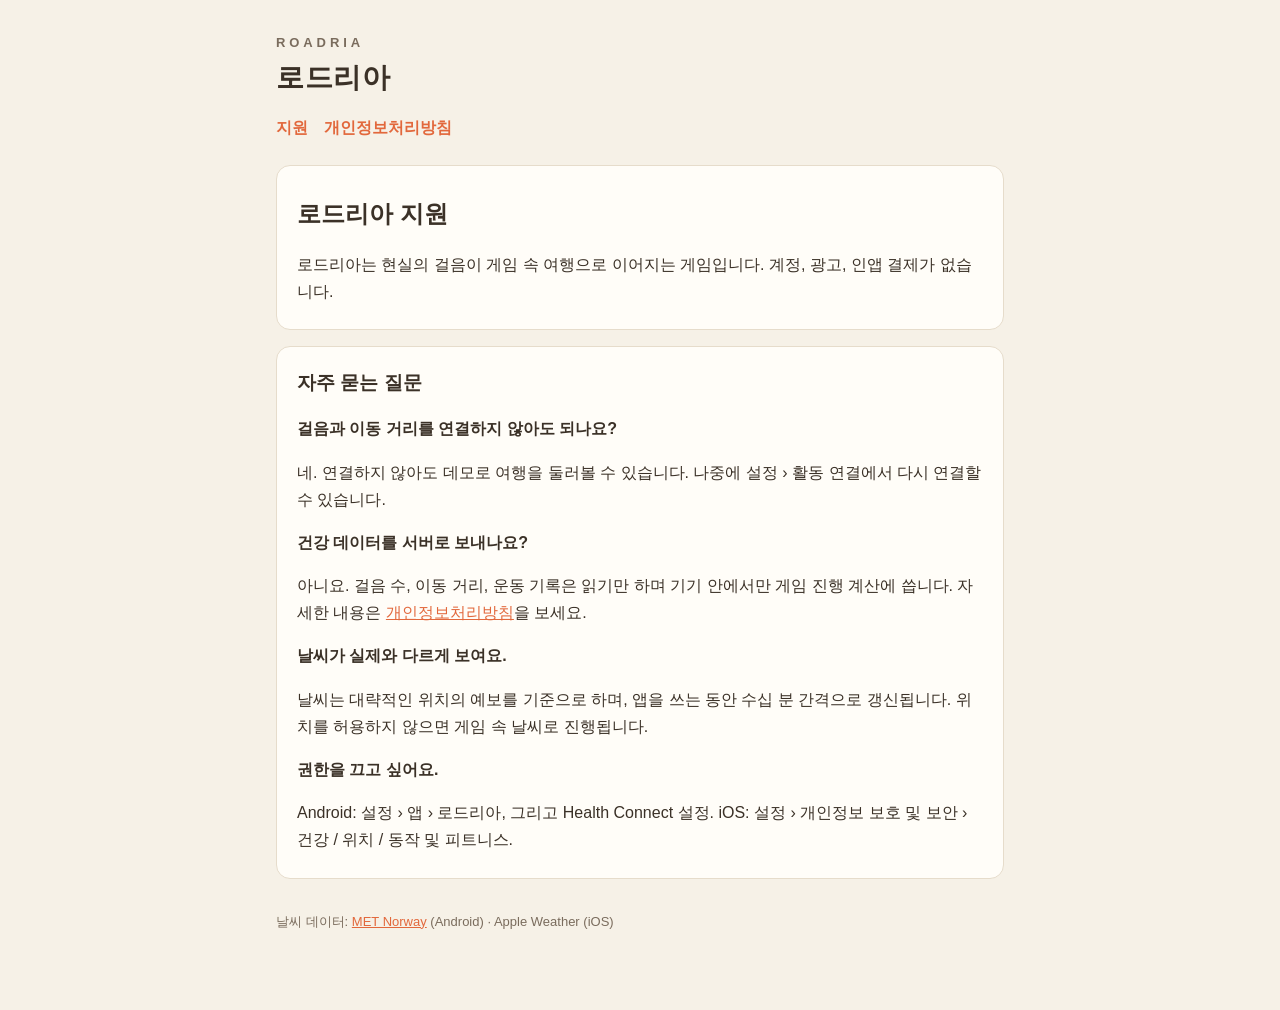
==== index.html @ e7ebb4fe "로드리아 지원 · 개인정보처리방침 페이지" ====
<!doctype html>
<html lang="ko">
<head>
  <meta charset="utf-8">
  <meta name="viewport" content="width=device-width, initial-scale=1">
  <title>로드리아 지원</title>
  <link rel="stylesheet" href="style.css">
</head>
<body>
<main>
  <header>
    <p class="brand"><small>ROADRIA</small>로드리아</p>
  </header>
  <nav>
    <a href="index.html">지원</a>
    <a href="privacy.html">개인정보처리방침</a>
  </nav>

  <section>
    <h1>로드리아 지원</h1>
    <p>로드리아는 현실의 걸음이 게임 속 여행으로 이어지는 게임입니다. 계정, 광고, 인앱 결제가 없습니다.</p>
  </section>

  <section>
    <h2>자주 묻는 질문</h2>
    <h3>걸음과 이동 거리를 연결하지 않아도 되나요?</h3>
    <p>네. 연결하지 않아도 데모로 여행을 둘러볼 수 있습니다. 나중에 설정 › 활동 연결에서 다시 연결할 수 있습니다.</p>
    <h3>건강 데이터를 서버로 보내나요?</h3>
    <p>아니요. 걸음 수, 이동 거리, 운동 기록은 읽기만 하며 기기 안에서만 게임 진행 계산에 씁니다. 자세한 내용은 <a href="privacy.html">개인정보처리방침</a>을 보세요.</p>
    <h3>날씨가 실제와 다르게 보여요.</h3>
    <p>날씨는 대략적인 위치의 예보를 기준으로 하며, 앱을 쓰는 동안 수십 분 간격으로 갱신됩니다. 위치를 허용하지 않으면 게임 속 날씨로 진행됩니다.</p>
    <h3>권한을 끄고 싶어요.</h3>
    <p>Android: 설정 › 앱 › 로드리아, 그리고 Health Connect 설정. iOS: 설정 › 개인정보 보호 및 보안 › 건강 / 위치 / 동작 및 피트니스.</p>
  </section>

  <footer>
    <p>날씨 데이터: <a href="https://www.met.no/en/free-meteorological-data/Licensing-and-crediting">MET Norway</a> (Android) · Apple Weather (iOS)</p>
  </footer>
</main>
</body>
</html>
---- style.css ----
:root {
  --bg: #f6f1e7;
  --card: #fffdf8;
  --ink: #3b3127;
  --ink-soft: #7a6c5d;
  --accent: #e2683c;
  --line: #e6dccb;
}
@media (prefers-color-scheme: dark) {
  :root { --bg: #1d1a16; --card: #262220; --ink: #efe6d8; --ink-soft: #b5a894; --accent: #f08a5d; --line: #3a332c; }
}
* { box-sizing: border-box; }
body {
  margin: 0; background: var(--bg); color: var(--ink);
  font-family: -apple-system, BlinkMacSystemFont, "Apple SD Gothic Neo", "Noto Sans KR", "Segoe UI", sans-serif;
  line-height: 1.7; font-size: 16px;
}
main { max-width: 760px; margin: 0 auto; padding: 32px 16px 64px; }
header .brand { font-size: 28px; font-weight: 800; letter-spacing: .02em; margin: 0; }
header .brand small { display: block; font-size: 13px; letter-spacing: .3em; color: var(--ink-soft); font-weight: 600; }
nav { margin: 12px 0 24px; display: flex; gap: 16px; flex-wrap: wrap; }
nav a { color: var(--accent); text-decoration: none; font-weight: 600; }
section { background: var(--card); border: 1px solid var(--line); border-radius: 14px; padding: 20px 20px 8px; margin: 16px 0; }
h1 { font-size: 24px; margin: 8px 0 4px; }
h2 { font-size: 19px; margin: 0 0 8px; }
h3 { font-size: 16px; margin: 16px 0 4px; }
.tag { display: inline-block; font-size: 12px; font-weight: 700; padding: 1px 8px; border-radius: 999px; border: 1px solid var(--line); color: var(--ink-soft); margin-right: 6px; }
table { width: 100%; border-collapse: collapse; font-size: 15px; margin: 8px 0 12px; }
th, td { text-align: left; padding: 8px 6px; border-bottom: 1px solid var(--line); vertical-align: top; }
.muted { color: var(--ink-soft); font-size: 14px; }
footer { color: var(--ink-soft); font-size: 13px; margin-top: 32px; }
a { color: var(--accent); }

.table-wrap { overflow-x: auto; -webkit-overflow-scrolling: touch; }
.table-wrap table { min-width: 560px; }
@media (max-width: 480px) {
  body { font-size: 15px; }
  header .brand { font-size: 24px; }
  section { padding: 16px 14px 4px; }
}
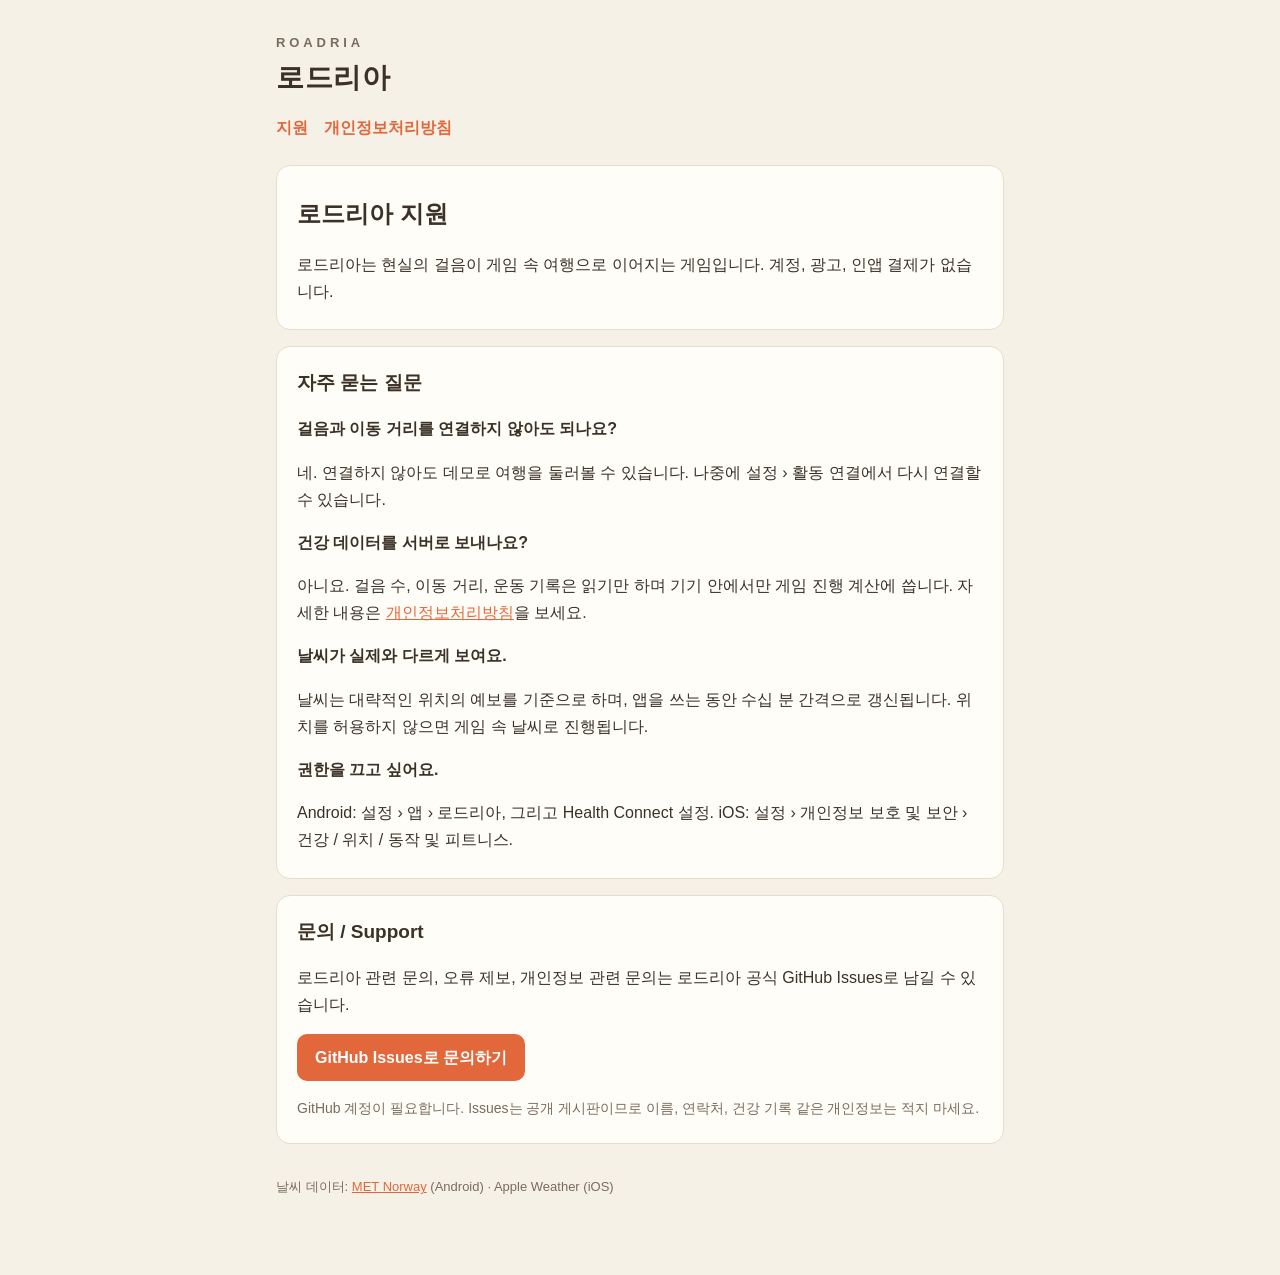
==== commit e12c9a98: "문의 채널(GitHub Issues) 추가" ====
--- a/index.html
+++ b/index.html
@@ -33,6 +33,13 @@
     <p>Android: 설정 › 앱 › 로드리아, 그리고 Health Connect 설정. iOS: 설정 › 개인정보 보호 및 보안 › 건강 / 위치 / 동작 및 피트니스.</p>
   </section>
 
+  <section id="contact">
+    <h2>문의 / Support</h2>
+    <p>로드리아 관련 문의, 오류 제보, 개인정보 관련 문의는 로드리아 공식 GitHub Issues로 남길 수 있습니다.</p>
+    <p><a class="button" href="https://github.com/wlsdntjd123-lang/roadria-support/issues/new">GitHub Issues로 문의하기</a></p>
+    <p class="muted">GitHub 계정이 필요합니다. Issues는 공개 게시판이므로 이름, 연락처, 건강 기록 같은 개인정보는 적지 마세요.</p>
+  </section>
+
   <footer>
     <p>날씨 데이터: <a href="https://www.met.no/en/free-meteorological-data/Licensing-and-crediting">MET Norway</a> (Android) · Apple Weather (iOS)</p>
   </footer>
--- a/style.css
+++ b/style.css
@@ -29,7 +29,8 @@
 th, td { text-align: left; padding: 8px 6px; border-bottom: 1px solid var(--line); vertical-align: top; }
 .muted { color: var(--ink-soft); font-size: 14px; }
 footer { color: var(--ink-soft); font-size: 13px; margin-top: 32px; }
-a { color: var(--accent); }
+a { color: var(--accent); overflow-wrap: anywhere; }
+.button { display: inline-block; background: var(--accent); color: #fff; text-decoration: none; font-weight: 700; padding: 10px 18px; border-radius: 10px; }
 
 .table-wrap { overflow-x: auto; -webkit-overflow-scrolling: touch; }
 .table-wrap table { min-width: 560px; }
